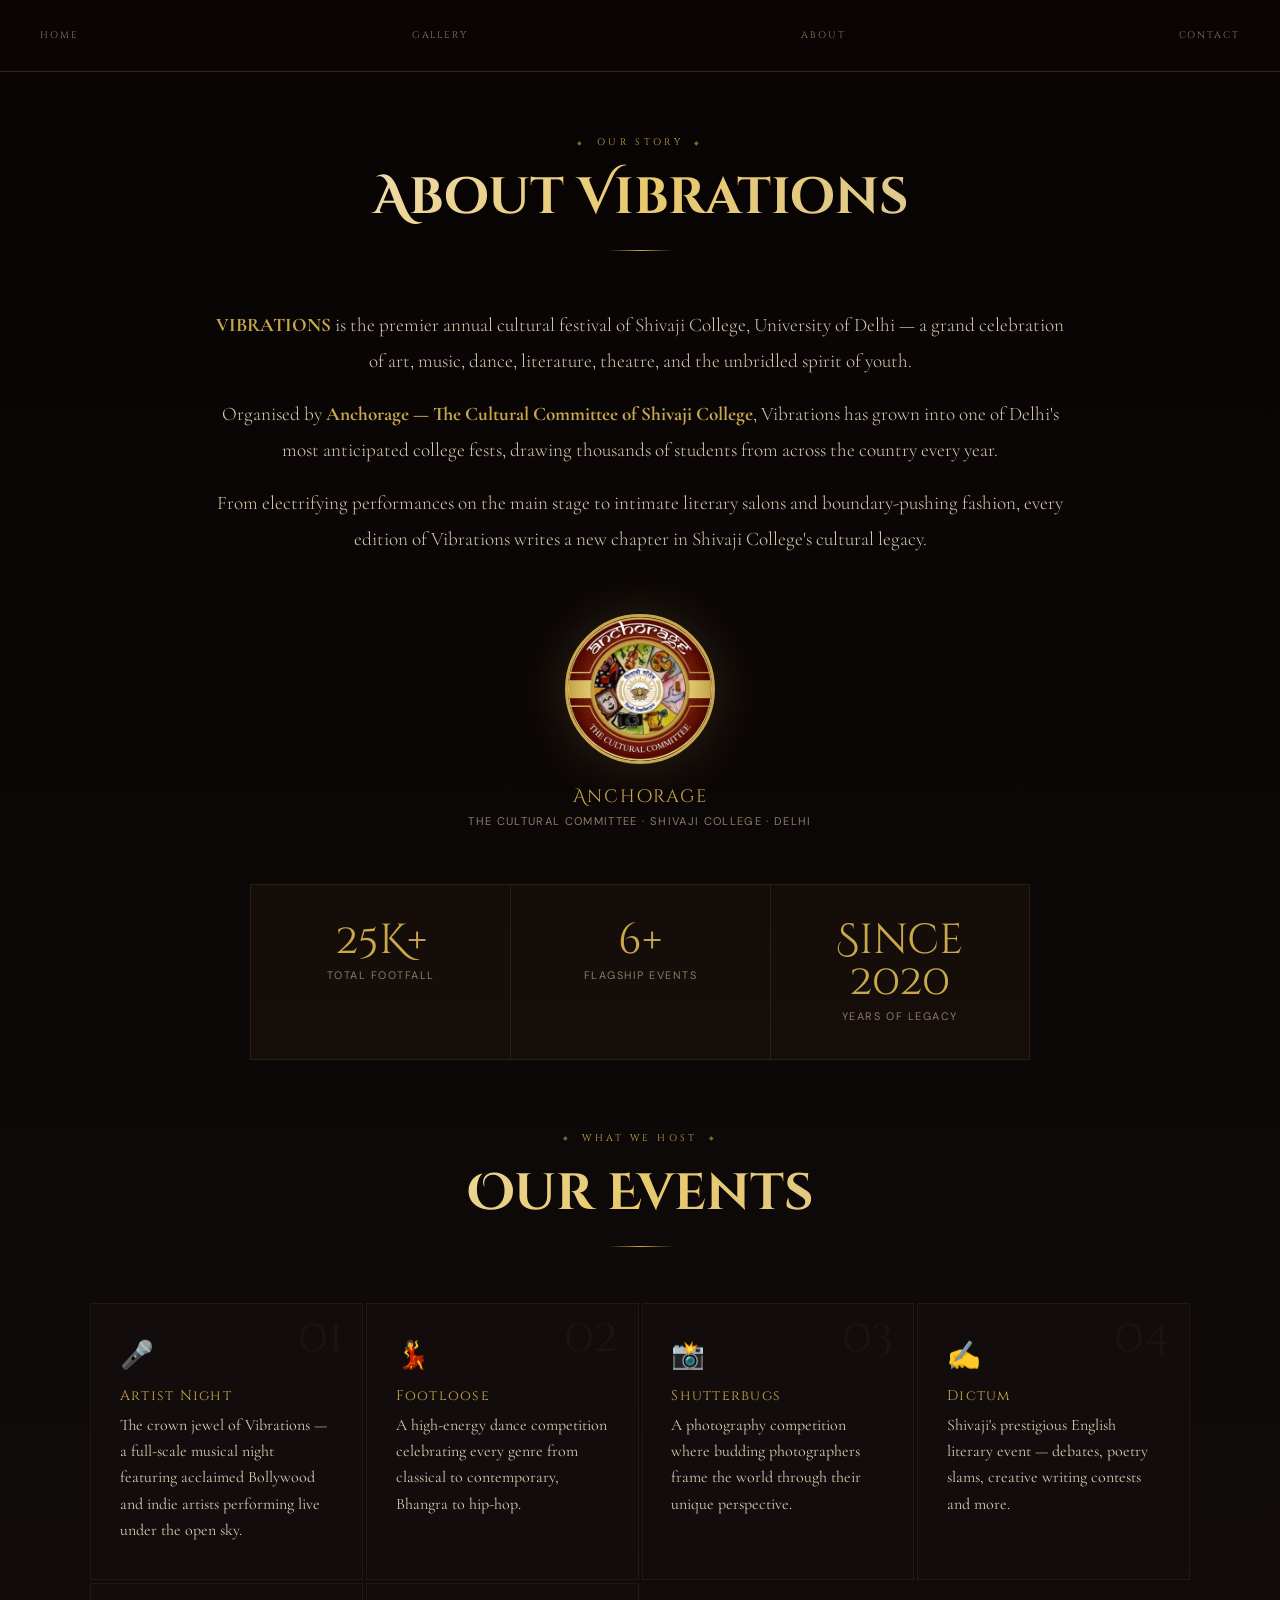
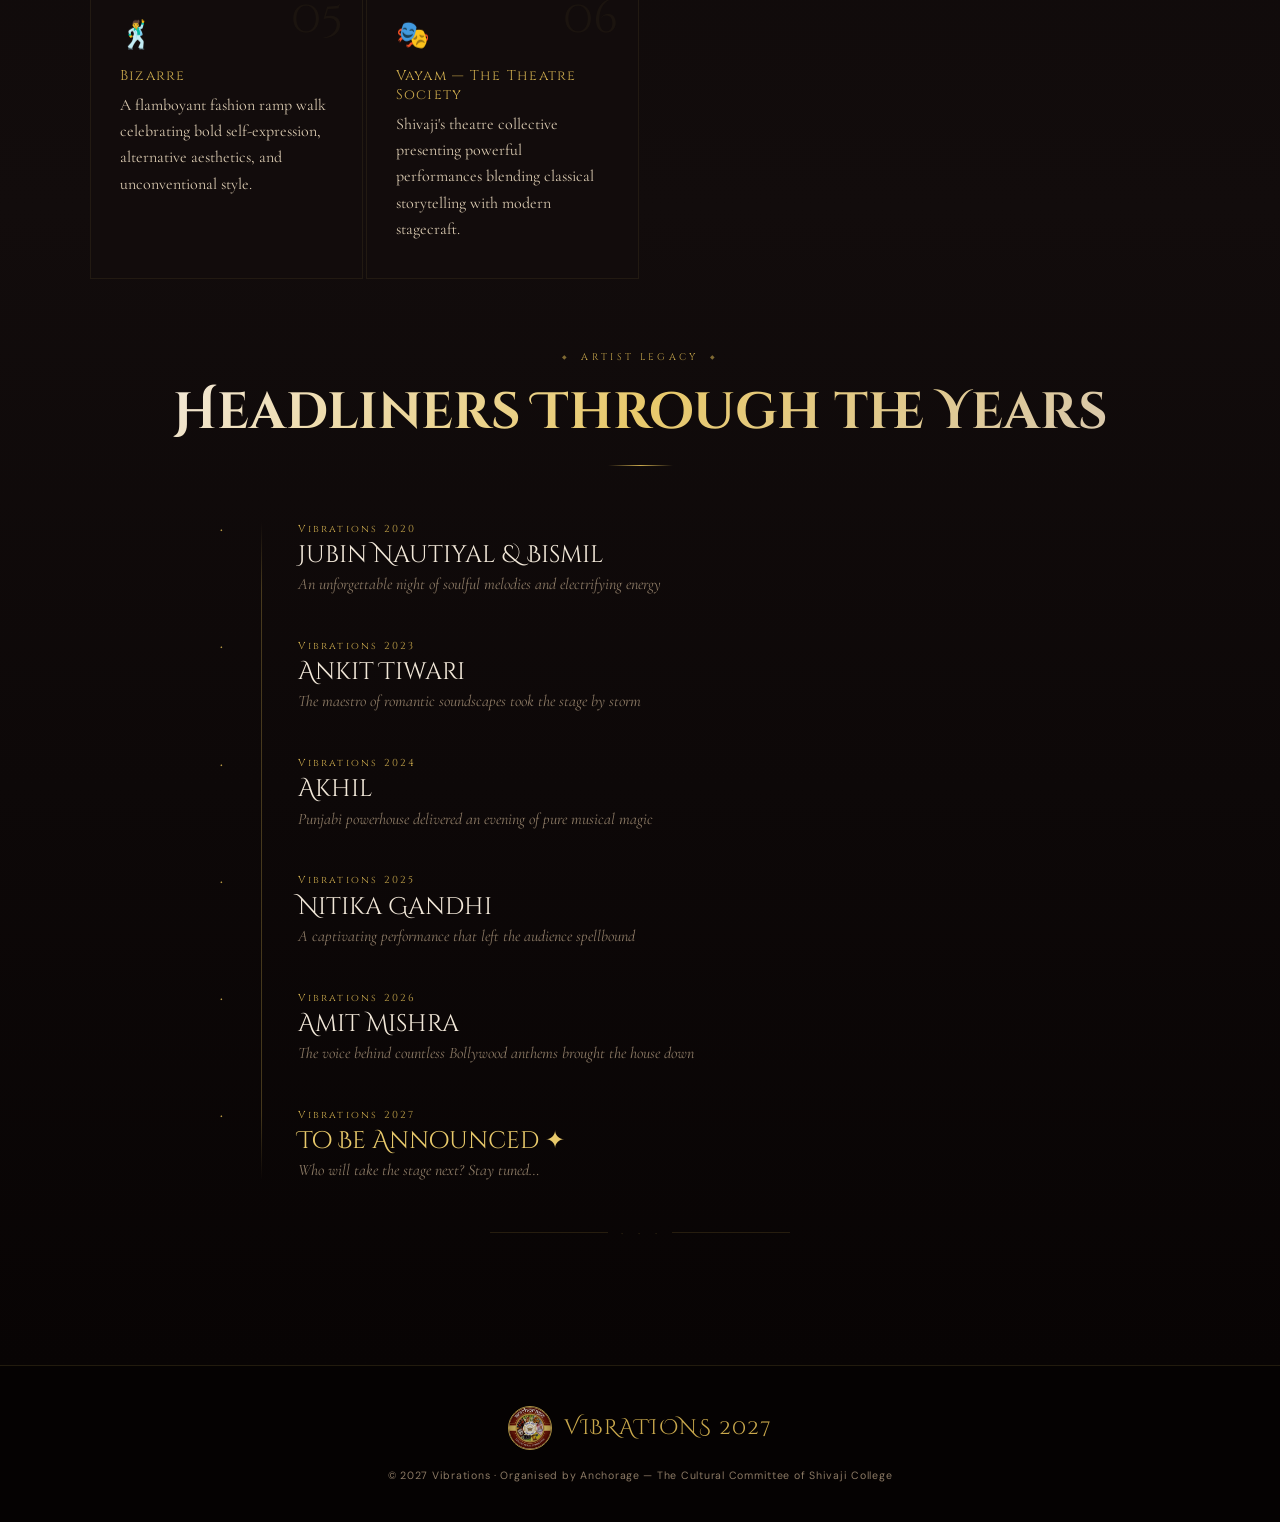
==== about.html @ f712845a "Create about.html" ====
<!DOCTYPE html>
<html lang="en">
<head>
<meta charset="UTF-8">
<meta name="viewport" content="width=device-width, initial-scale=1.0">
<title>About — Vibrations 2027</title>
<link href="https://fonts.googleapis.com/css2?family=Cinzel+Decorative:wght@400;700;900&family=Cinzel:wght@400;600;700&family=Cormorant+Garamond:ital,wght@0,300;0,400;0,600;1,400&family=DM+Sans:wght@300;400;500&display=swap" rel="stylesheet">
<style>

*,*::before,*::after{margin:0;padding:0;box-sizing:border-box}
:root{
  --gold:#C9A84C;--gold2:#E8C96B;
  --crimson:#7A1C1C;--dark:#080404;--dark2:#120C0C;--dark3:#1C1010;
  --smoke:#F2E8D9;--smoke2:#D9C9B0;--muted:#8C7A65;
  --nav-h:72px;
}
html{scroll-behavior:smooth}
body{font-family:"Cormorant Garamond",serif;background:var(--dark);color:var(--smoke);overflow-x:hidden}
::-webkit-scrollbar{width:3px}::-webkit-scrollbar-thumb{background:var(--gold)}

/* NAV */
nav{
  position:fixed;top:0;left:0;right:0;height:var(--nav-h);z-index:9999;
  display:flex;align-items:center;justify-content:space-between;
  padding:0 2.5rem;
  background:#0a0404;
  border-bottom:1px solid rgba(201,168,76,0.22);
}
.nb{display:flex;align-items:center;gap:12px;text-decoration:none;cursor:pointer}
.nb img{width:44px;height:44px;border-radius:50%;border:2px solid var(--gold);object-fit:cover;flex-shrink:0;display:block}
.nb-t{display:flex;flex-direction:column}
.nb-name{font-family:"Cinzel",serif;font-size:.95rem;letter-spacing:.14em;color:var(--gold);line-height:1}
.nb-sub{font-family:"DM Sans",sans-serif;font-size:.58rem;letter-spacing:.07em;color:var(--smoke2);margin-top:2px;line-height:1}
.nl{display:flex;gap:2.2rem;list-style:none;align-items:center}
.nl a{font-family:"Cinzel",serif;font-size:.63rem;letter-spacing:.2em;color:var(--smoke2);text-decoration:none;text-transform:uppercase;padding:4px 0;position:relative;transition:color .25s}
.nl a::after{content:"";position:absolute;bottom:0;left:0;width:0;height:1px;background:var(--gold);transition:width .25s}
.nl a:hover{color:var(--gold)}
.nl a:hover::after{width:100%}
.nl a.on{color:var(--gold)}
.nl a.on::after{width:100%}

/* page wrapper */
.pw{padding-top:var(--nav-h)}

/* SECTION COMMONS */
.sw{padding:4rem 2rem 5rem}
.sh{text-align:center;margin-bottom:3.5rem}
.sk{font-family:"Cinzel",serif;font-size:.6rem;letter-spacing:.35em;color:var(--gold);text-transform:uppercase;display:flex;align-items:center;justify-content:center;gap:.7rem;margin-bottom:.9rem}
.sk::before,.sk::after{content:"◆";font-size:.38rem;color:var(--gold);opacity:.6}
.st{font-family:"Cinzel Decorative",serif;font-size:clamp(1.9rem,4.5vw,3.2rem);background:linear-gradient(135deg,var(--smoke) 10%,var(--gold2) 50%,var(--smoke2) 90%);-webkit-background-clip:text;-webkit-text-fill-color:transparent;background-clip:text}
.sr{width:65px;height:1px;background:linear-gradient(to right,transparent,var(--gold),transparent);margin:1.1rem auto 0}
.orn{display:flex;align-items:center;justify-content:center;gap:.8rem;margin:3rem auto;max-width:300px;color:rgba(201,168,76,.2);font-size:.45rem;letter-spacing:.3em}
.orn::before,.orn::after{content:"";flex:1;height:1px;background:rgba(201,168,76,.15)}

/* FOOTER */
footer{background:#050202;border-top:1px solid rgba(201,168,76,.15);padding:2.5rem 3rem;display:flex;flex-direction:column;align-items:center;gap:1.2rem}
.fb{display:flex;align-items:center;gap:12px}
.fb img{width:44px;height:44px;border-radius:50%;border:1.5px solid var(--gold);object-fit:cover;opacity:.85}
.fb-n{font-family:"Cinzel Decorative",serif;font-size:1.3rem;color:var(--gold);letter-spacing:.07em}
.fn{display:flex;gap:1.8rem}
.fn a{font-family:"Cinzel",serif;font-size:.6rem;letter-spacing:.2em;color:var(--muted);text-decoration:none;text-transform:uppercase;transition:color .2s}
.fn a:hover{color:var(--gold)}
.fc{font-family:"DM Sans",sans-serif;font-size:.66rem;color:var(--muted);letter-spacing:.07em;text-align:center}

@media(max-width:768px){
  nav{padding:0 1rem}
  .nb img{width:38px;height:38px}
  .nb-name{font-size:.8rem}
  .nl{gap:1rem}
  .nl a{font-size:.55rem}
  footer{padding:2rem 1.5rem}
}


.at{max-width:860px;margin:0 auto 3.5rem;text-align:center}
.at p{font-size:1.2rem;line-height:1.9;color:var(--smoke2);font-weight:300}
.at p+p{margin-top:1rem}
.sb{display:grid;grid-template-columns:repeat(3,1fr);max-width:780px;margin:0 auto 4.5rem;border:1px solid rgba(201,168,76,.15)}
.sc{padding:2.2rem 1.4rem;text-align:center;background:rgba(201,168,76,.03)}
.sc+.sc{border-left:1px solid rgba(201,168,76,.12)}
.sn{font-family:"Cinzel Decorative",serif;font-size:2.6rem;color:var(--gold);line-height:1}
.sd{font-family:"DM Sans",sans-serif;font-size:.68rem;letter-spacing:.14em;color:var(--muted);margin-top:.4rem;text-transform:uppercase}
.eg{display:grid;grid-template-columns:repeat(auto-fit,minmax(270px,1fr));gap:3px;max-width:1100px;margin:0 auto 4.5rem}
.ec{padding:2.2rem 1.8rem;position:relative;overflow:hidden;background:var(--dark2);border:1px solid rgba(201,168,76,.09);transition:border-color .25s,transform .25s}
.ec:hover{border-color:rgba(201,168,76,.38);transform:translateY(-3px)}
.ec::before{content:"";position:absolute;top:0;left:0;right:0;height:2px;background:linear-gradient(to right,transparent,var(--gold),transparent);opacity:0;transition:opacity .25s}
.ec:hover::before{opacity:1}
.en{position:absolute;top:.8rem;right:1.2rem;font-family:"Cinzel Decorative",serif;font-size:2.8rem;color:rgba(201,168,76,.05);line-height:1}
.ei{font-size:1.7rem;margin-bottom:.9rem}
.ename{font-family:"Cinzel",serif;font-size:.88rem;letter-spacing:.09em;color:var(--gold);margin-bottom:.4rem}
.edesc{font-size:1rem;color:var(--smoke2);line-height:1.65}
.lc{position:relative;max-width:760px;margin:0 auto}
.lc::before{content:"";position:absolute;left:.5px;top:0;bottom:0;width:1px;background:linear-gradient(to bottom,transparent,rgba(201,168,76,.3) 10%,rgba(201,168,76,.3) 90%,transparent)}
.lp{position:relative;padding:0 0 2.8rem 2.4rem}
.lp::before{content:"◆";position:absolute;left:-2.5rem;top:.15rem;font-size:.55rem;color:var(--gold)}
.ly{font-family:"Cinzel",serif;font-size:.63rem;letter-spacing:.22em;color:var(--gold)}
.la{font-family:"Cinzel Decorative",serif;font-size:1.5rem;color:var(--smoke);margin:.2rem 0}
.ln{font-size:1rem;color:var(--muted);font-style:italic}
.lp.up .la{color:var(--gold2)}
@media(max-width:768px){.sb{grid-template-columns:1fr}.sc+.sc{border-left:none;border-top:1px solid rgba(201,168,76,.12)}}

</style>
</head>
<body>
<nav>
  <a class="nb" href="index.html">
    <img src="[data-uri]" alt="Anchorage Logo">
    <div class="nb-t">
      <span class="nb-name">VIBRATIONS</span>
      <span class="nb-sub">Anchorage · Shivaji College</span>
    </div>
  </a>
  <ul class="nl"><li><a href="index.html" class="">Home</a></li><li><a href="gallery.html" class="">Gallery</a></li><li><a href="about.html" class="on">About</a></li><li><a href="contact.html" class="">Contact</a></li></ul>
</nav>
<div class="pw">
<div class="sw" style="background:linear-gradient(180deg,var(--dark),var(--dark2) 60%,var(--dark))">
  <div class="sh"><div class="sk">Our Story</div><h2 class="st">About Vibrations</h2><div class="sr"></div></div>
  <div class="at">
    <p><strong style="color:var(--gold)">VIBRATIONS</strong> is the premier annual cultural festival of Shivaji College, University of Delhi — a grand celebration of art, music, dance, literature, theatre, and the unbridled spirit of youth.</p>
    <p>Organised by <strong style="color:var(--gold)">Anchorage — The Cultural Committee of Shivaji College</strong>, Vibrations has grown into one of Delhi's most anticipated college fests, drawing thousands of students from across the country every year.</p>
    <p>From electrifying performances on the main stage to intimate literary salons and boundary-pushing fashion, every edition of Vibrations writes a new chapter in Shivaji College's cultural legacy.</p>
  </div>

  <div style="text-align:center;margin-bottom:3.5rem">
    <img src="[data-uri]" alt="Anchorage" style="width:150px;height:150px;border-radius:50%;border:3px solid var(--gold);box-shadow:0 0 50px rgba(201,168,76,.18);object-fit:cover">
    <div style="font-family:'Cinzel Decorative',serif;font-size:1.1rem;color:var(--gold);margin-top:1rem;letter-spacing:.1em">Anchorage</div>
    <div style="font-family:'DM Sans',sans-serif;font-size:.7rem;letter-spacing:.12em;color:var(--muted);text-transform:uppercase;margin-top:.3rem">The Cultural Committee · Shivaji College · Delhi</div>
  </div>

  <div class="sb">
    <div class="sc"><div class="sn">25K+</div><div class="sd">Total Footfall</div></div>
    <div class="sc"><div class="sn">6+</div><div class="sd">Flagship Events</div></div>
    <div class="sc"><div class="sn">Since 2020</div><div class="sd">Years of Legacy</div></div>
  </div>

  <div class="sh" style="margin-top:4.5rem"><div class="sk">What We Host</div><h2 class="st">Our Events</h2><div class="sr"></div></div>
  <div class="eg">
    <div class="ec"><div class="en">01</div><div class="ei">🎤</div><div class="ename">Artist Night</div><div class="edesc">The crown jewel of Vibrations — a full-scale musical night featuring acclaimed Bollywood and indie artists performing live under the open sky.</div></div>
    <div class="ec"><div class="en">02</div><div class="ei">💃</div><div class="ename">Footloose</div><div class="edesc">A high-energy dance competition celebrating every genre from classical to contemporary, Bhangra to hip-hop.</div></div>
    <div class="ec"><div class="en">03</div><div class="ei">📸</div><div class="ename">Shutterbugs</div><div class="edesc">A photography competition where budding photographers frame the world through their unique perspective.</div></div>
    <div class="ec"><div class="en">04</div><div class="ei">✍️</div><div class="ename">Dictum</div><div class="edesc">Shivaji's prestigious English literary event — debates, poetry slams, creative writing contests and more.</div></div>
    <div class="ec"><div class="en">05</div><div class="ei">🕺</div><div class="ename">Bizarre</div><div class="edesc">A flamboyant fashion ramp walk celebrating bold self-expression, alternative aesthetics, and unconventional style.</div></div>
    <div class="ec"><div class="en">06</div><div class="ei">🎭</div><div class="ename">Vayam — The Theatre Society</div><div class="edesc">Shivaji's theatre collective presenting powerful performances blending classical storytelling with modern stagecraft.</div></div>
  </div>

  <div class="sh" style="margin-top:4.5rem"><div class="sk">Artist Legacy</div><h2 class="st">Headliners Through the Years</h2><div class="sr"></div></div>
  <div class="lc">
    <div class="lp"><div class="ly">Vibrations 2020</div><div class="la">Jubin Nautiyal &amp; Bismil</div><div class="ln">An unforgettable night of soulful melodies and electrifying energy</div></div>
    <div class="lp"><div class="ly">Vibrations 2023</div><div class="la">Ankit Tiwari</div><div class="ln">The maestro of romantic soundscapes took the stage by storm</div></div>
    <div class="lp"><div class="ly">Vibrations 2024</div><div class="la">Akhil</div><div class="ln">Punjabi powerhouse delivered an evening of pure musical magic</div></div>
    <div class="lp"><div class="ly">Vibrations 2025</div><div class="la">Nitika Gandhi</div><div class="ln">A captivating performance that left the audience spellbound</div></div>
    <div class="lp"><div class="ly">Vibrations 2026</div><div class="la">Amit Mishra</div><div class="ln">The voice behind countless Bollywood anthems brought the house down</div></div>
    <div class="lp up" style="padding-bottom:0"><div class="ly">Vibrations 2027</div><div class="la">To Be Announced ✦</div><div class="ln">Who will take the stage next? Stay tuned…</div></div>
  </div>
  <div class="orn">◆ &nbsp; ◆ &nbsp; ◆</div>
</div>
</div>

<footer>
  <div class="fb"><img src="[data-uri]" alt="Anchorage"><span class="fb-n">VIBRATIONS 2027</span></div>
  <nav class="fn">
    <a href="index.html">Home</a>
    <a href="gallery.html">Gallery</a>
    <a href="about.html">About</a>
    <a href="contact.html">Contact</a>
  </nav>
  <div class="fc">© 2027 Vibrations · Organised by Anchorage — The Cultural Committee of Shivaji College</div>
</footer></body></html>
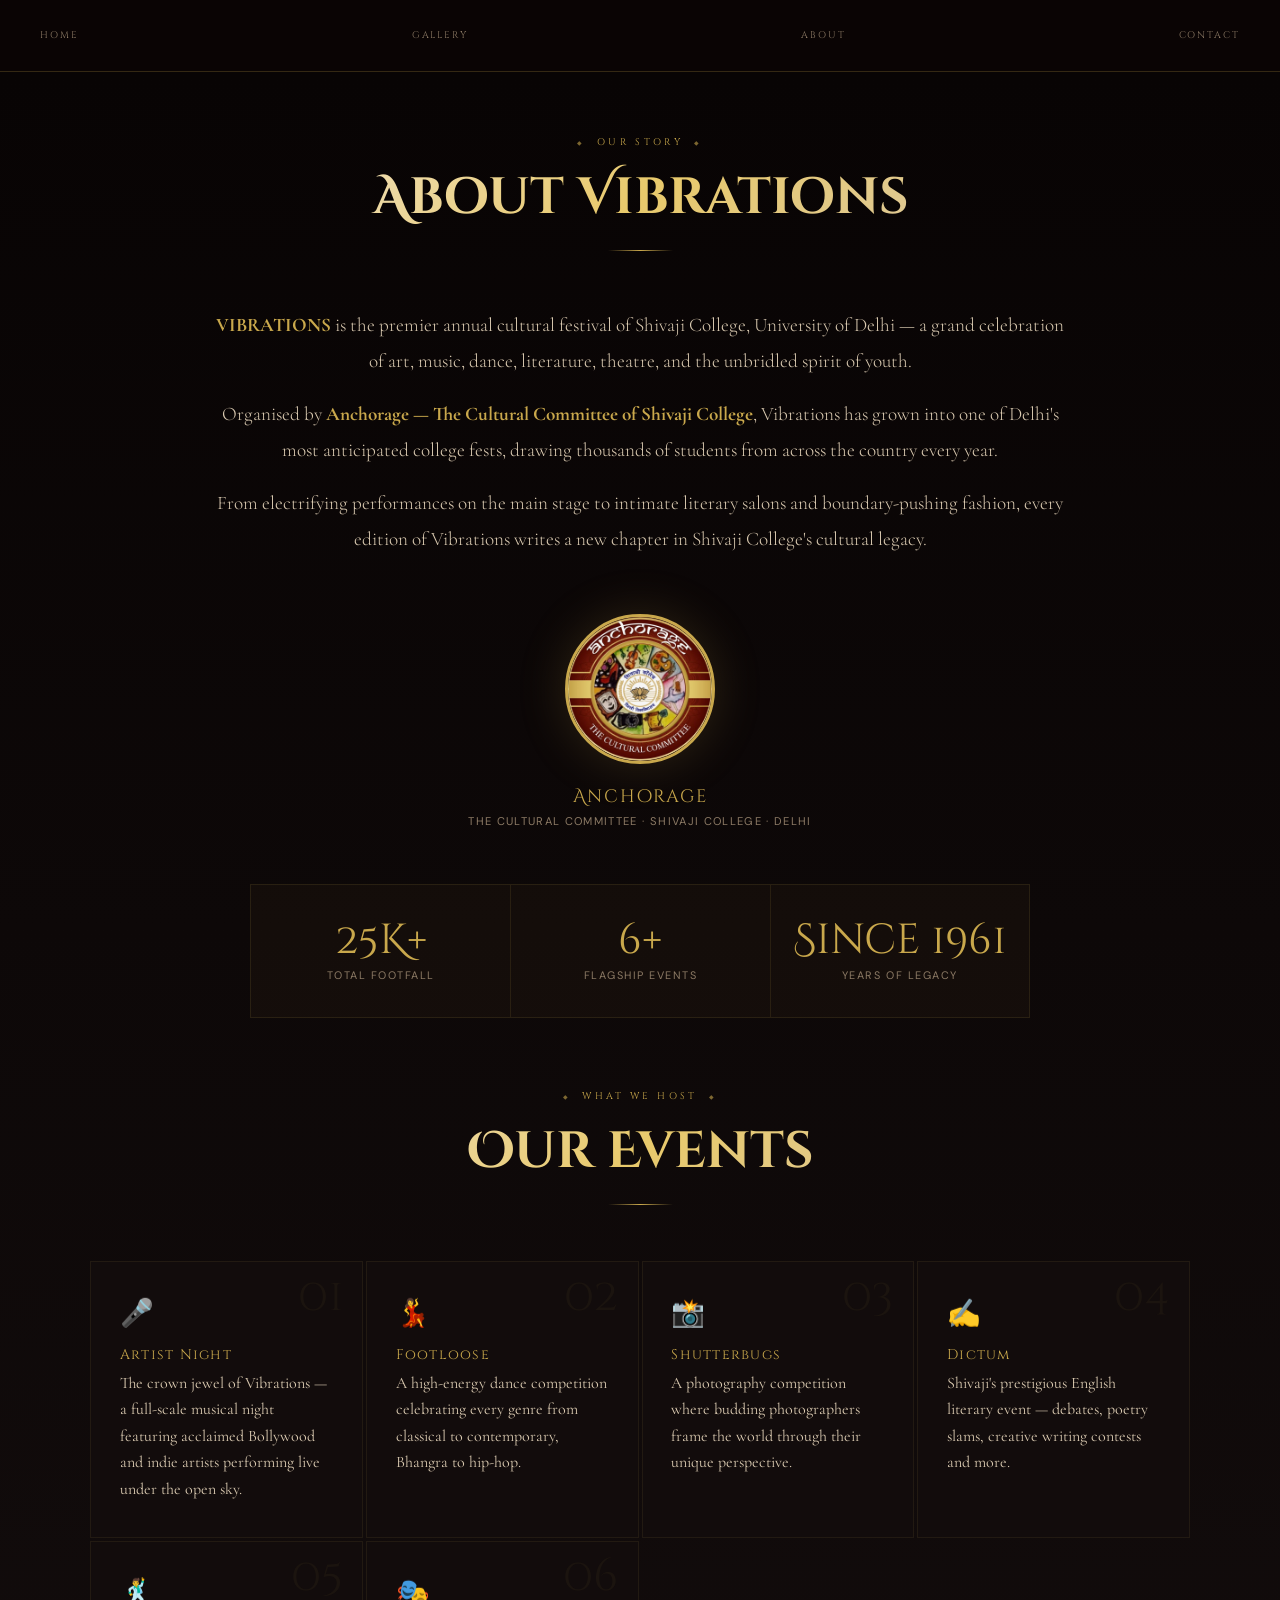
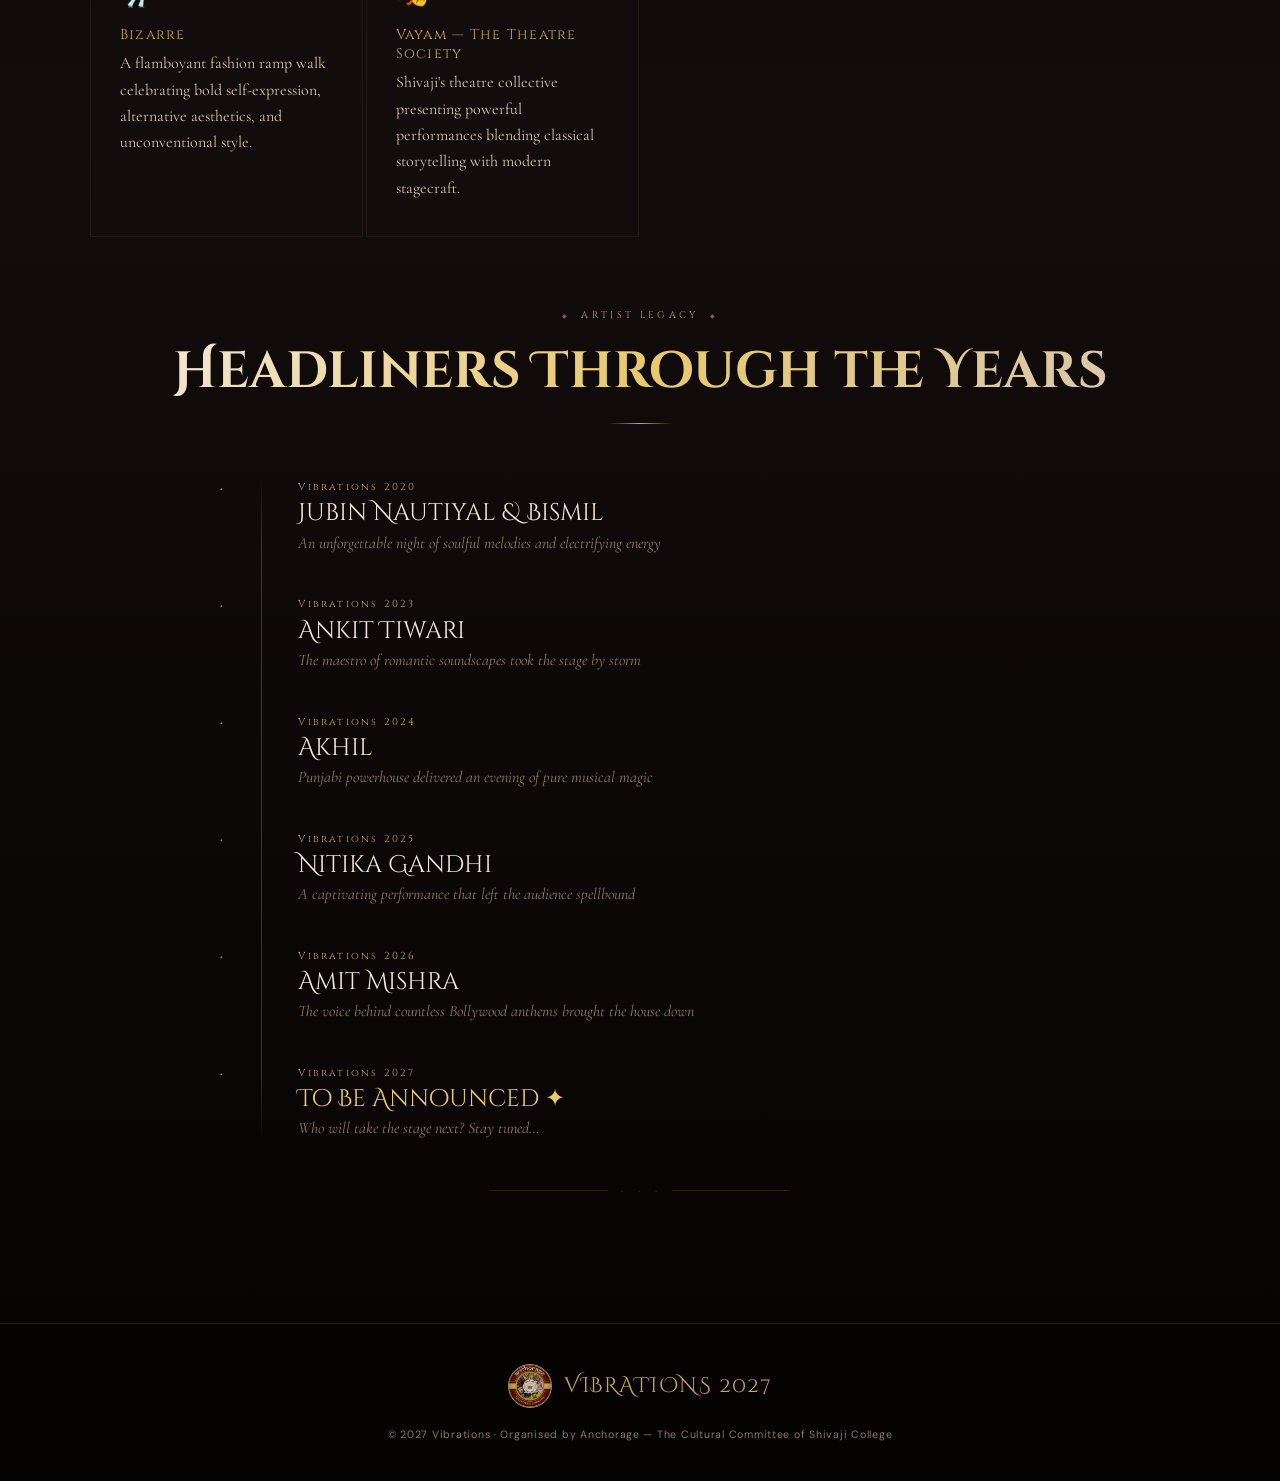
==== commit 68adccbf: "Update about.html" ====
--- a/about.html
+++ b/about.html
@@ -130,7 +130,7 @@
   <div class="sb">
     <div class="sc"><div class="sn">25K+</div><div class="sd">Total Footfall</div></div>
     <div class="sc"><div class="sn">6+</div><div class="sd">Flagship Events</div></div>
-    <div class="sc"><div class="sn">Since 2020</div><div class="sd">Years of Legacy</div></div>
+    <div class="sc"><div class="sn">Since 1961</div><div class="sd">Years of Legacy</div></div>
   </div>
 
   <div class="sh" style="margin-top:4.5rem"><div class="sk">What We Host</div><h2 class="st">Our Events</h2><div class="sr"></div></div>
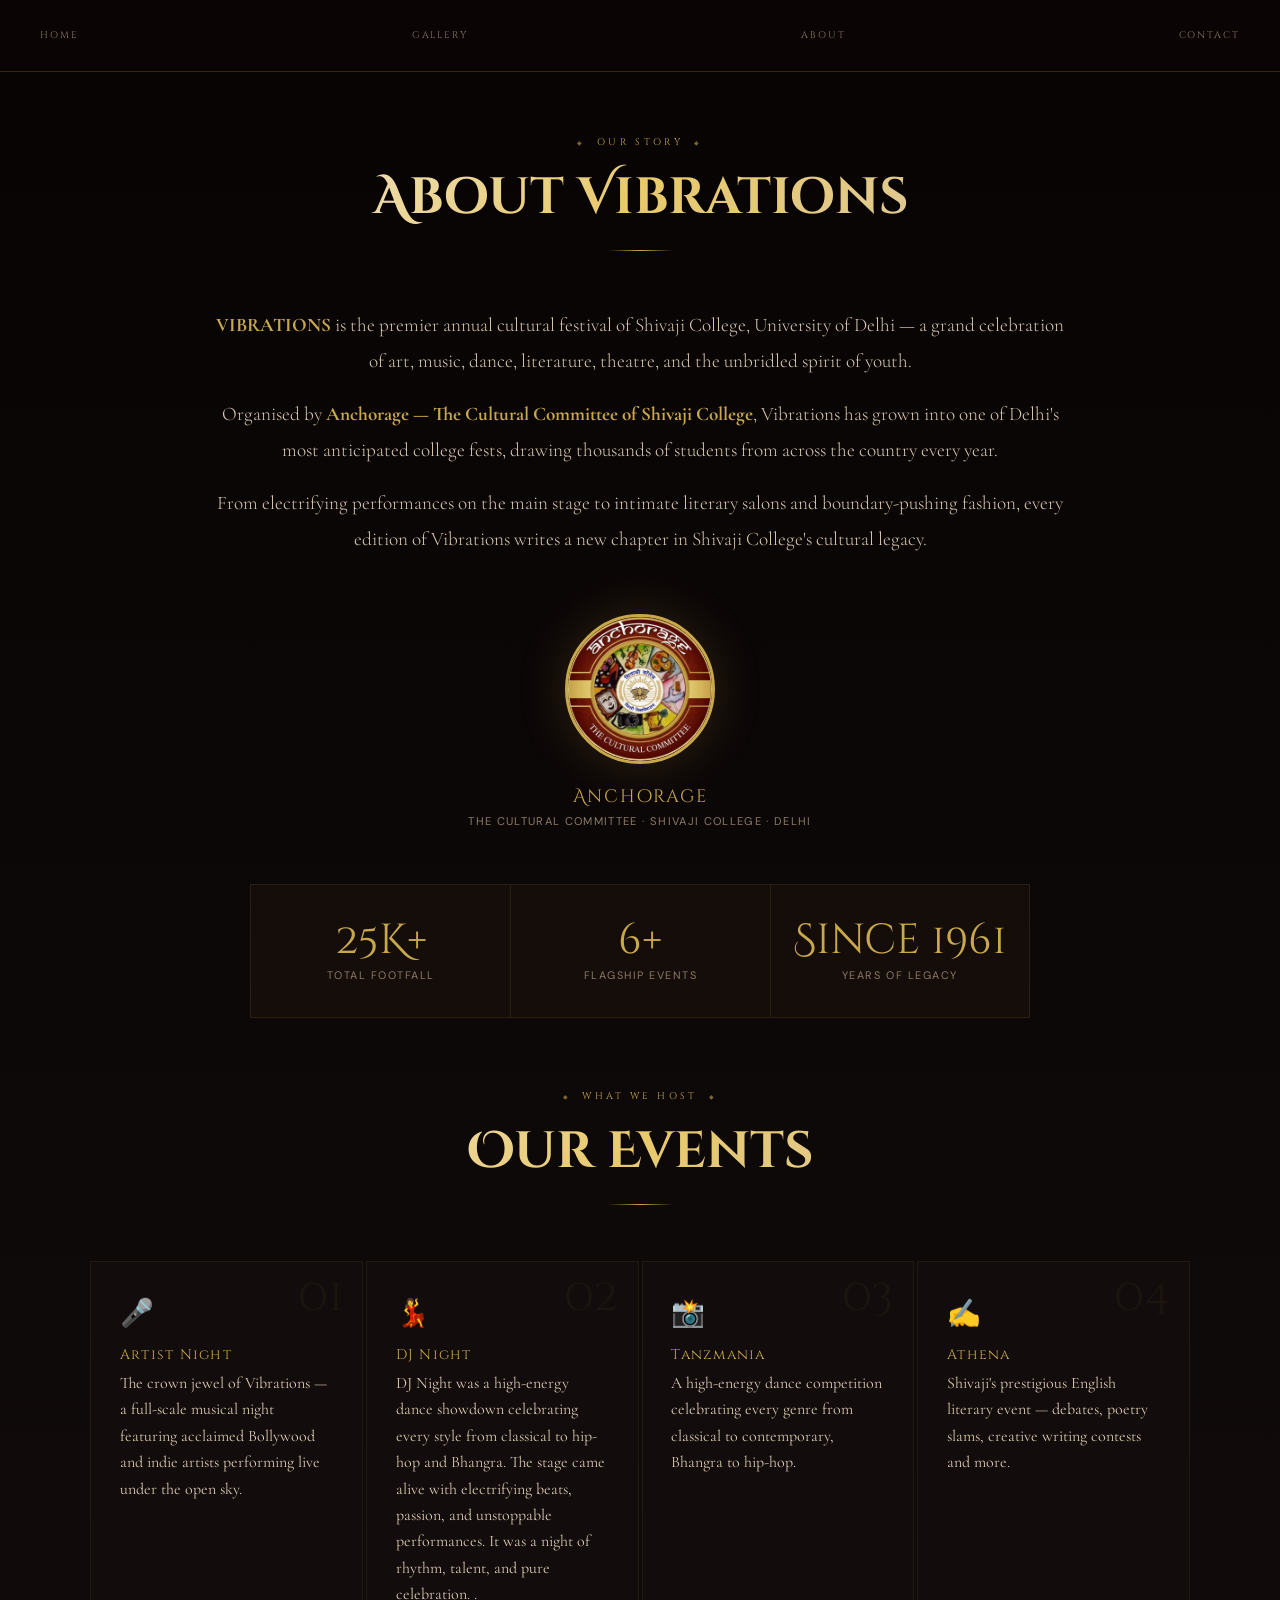
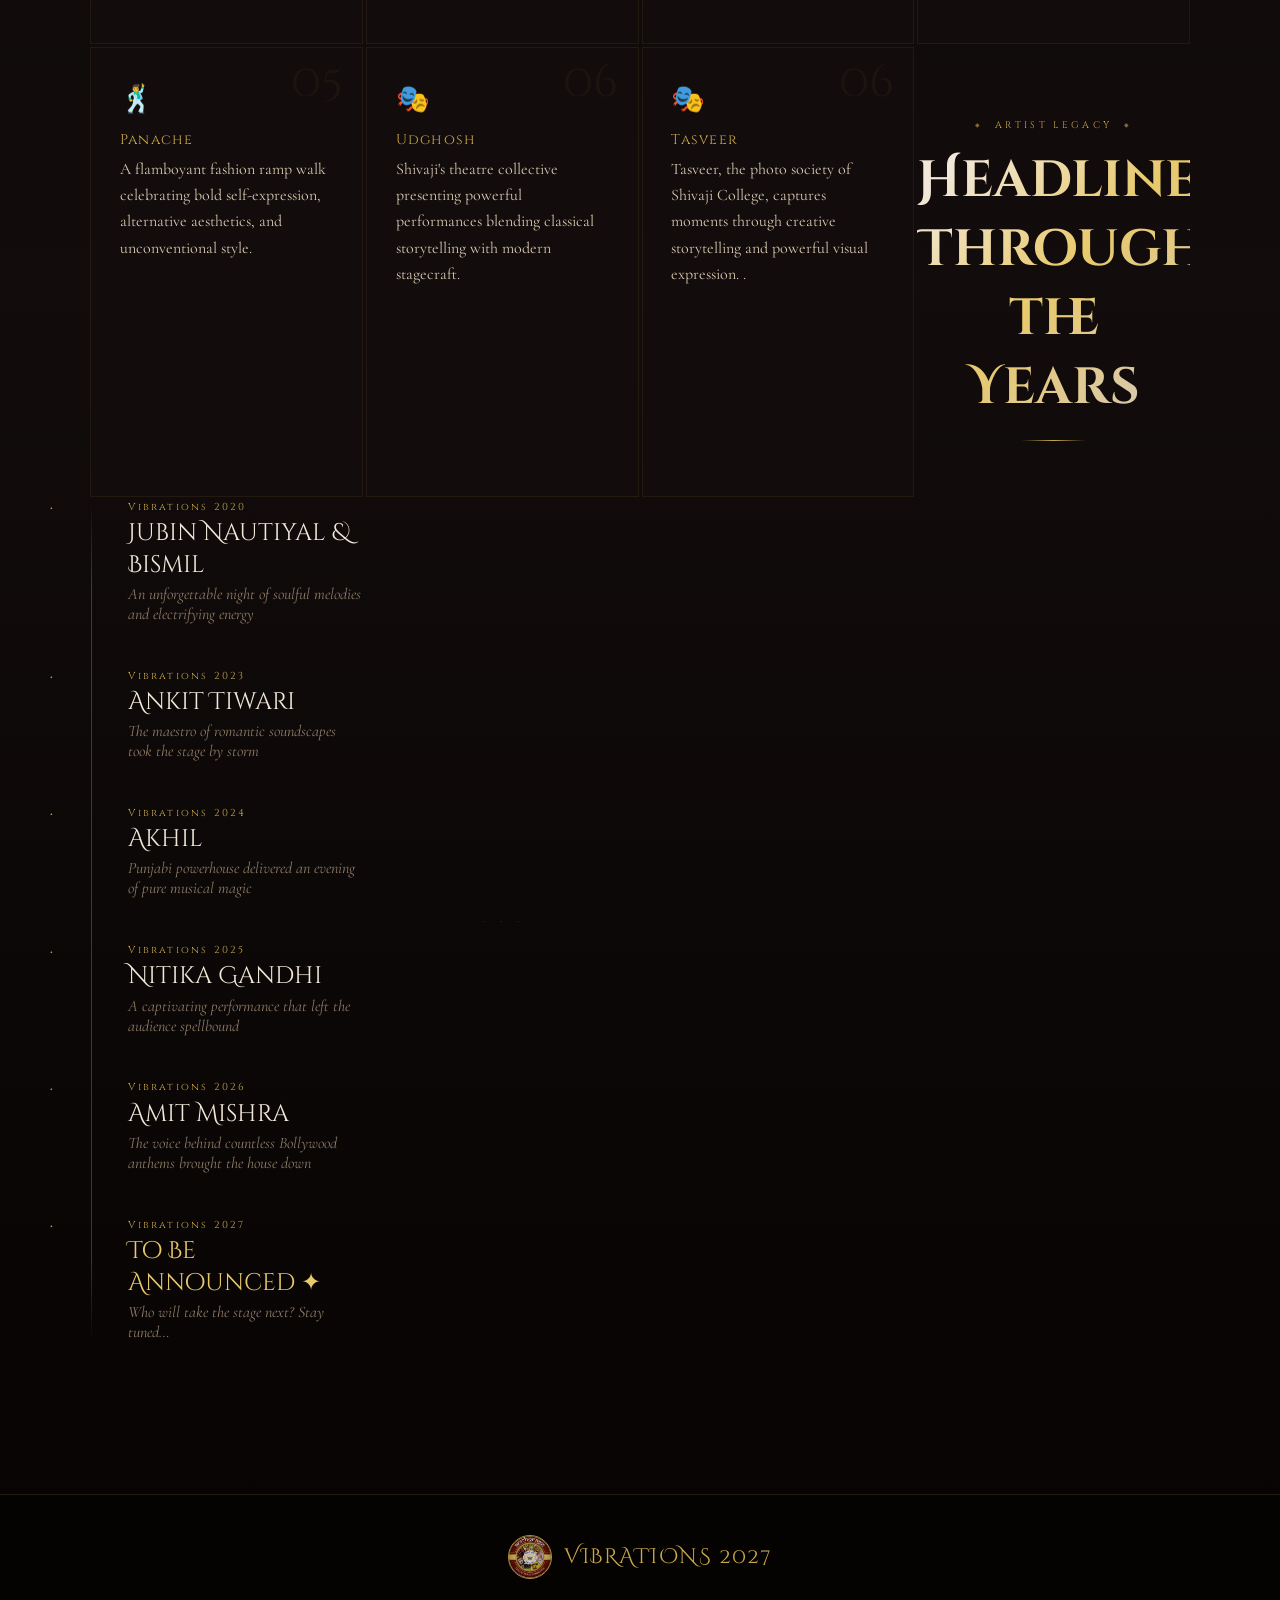
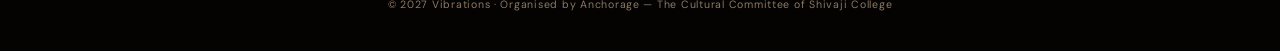
==== commit 145b9cb0: "Update about.html" ====
--- a/about.html
+++ b/about.html
@@ -136,12 +136,17 @@
   <div class="sh" style="margin-top:4.5rem"><div class="sk">What We Host</div><h2 class="st">Our Events</h2><div class="sr"></div></div>
   <div class="eg">
     <div class="ec"><div class="en">01</div><div class="ei">🎤</div><div class="ename">Artist Night</div><div class="edesc">The crown jewel of Vibrations — a full-scale musical night featuring acclaimed Bollywood and indie artists performing live under the open sky.</div></div>
-    <div class="ec"><div class="en">02</div><div class="ei">💃</div><div class="ename">Footloose</div><div class="edesc">A high-energy dance competition celebrating every genre from classical to contemporary, Bhangra to hip-hop.</div></div>
-    <div class="ec"><div class="en">03</div><div class="ei">📸</div><div class="ename">Shutterbugs</div><div class="edesc">A photography competition where budding photographers frame the world through their unique perspective.</div></div>
-    <div class="ec"><div class="en">04</div><div class="ei">✍️</div><div class="ename">Dictum</div><div class="edesc">Shivaji's prestigious English literary event — debates, poetry slams, creative writing contests and more.</div></div>
-    <div class="ec"><div class="en">05</div><div class="ei">🕺</div><div class="ename">Bizarre</div><div class="edesc">A flamboyant fashion ramp walk celebrating bold self-expression, alternative aesthetics, and unconventional style.</div></div>
-    <div class="ec"><div class="en">06</div><div class="ei">🎭</div><div class="ename">Vayam — The Theatre Society</div><div class="edesc">Shivaji's theatre collective presenting powerful performances blending classical storytelling with modern stagecraft.</div></div>
-  </div>
+    <div class="ec"><div class="en">02</div><div class="ei">💃</div><div class="ename">DJ Night</div><div class="edesc">DJ Night was a high-energy dance showdown celebrating every style from classical to hip-hop and Bhangra.
+The stage came alive with electrifying beats, passion, and unstoppable performances.
+It was a night of rhythm, talent, and pure celebration.
+.</div></div>
+    <div class="ec"><div class="en">03</div><div class="ei">📸</div><div class="ename">Tanzmania</div><div class="edesc">A high-energy dance competition celebrating every genre from classical to contemporary, Bhangra to hip-hop.</div></div>
+    <div class="ec"><div class="en">04</div><div class="ei">✍️</div><div class="ename">Athena</div><div class="edesc">Shivaji's prestigious English literary event — debates, poetry slams, creative writing contests and more.</div></div>
+    <div class="ec"><div class="en">05</div><div class="ei">🕺</div><div class="ename">Panache</div><div class="edesc">A flamboyant fashion ramp walk celebrating bold self-expression, alternative aesthetics, and unconventional style.</div></div>
+    <div class="ec"><div class="en">06</div><div class="ei">🎭</div><div class="ename">Udghosh</div><div class="edesc">Shivaji's theatre collective presenting powerful performances blending classical storytelling with modern stagecraft.</div></div>
+   <div class="ec"><div class="en">06</div><div class="ei">🎭</div><div class="ename">Tasveer</div><div class="edesc">Tasveer, the photo society of Shivaji College, captures moments through creative storytelling and powerful visual expression.
+.</div></div>
+
 
   <div class="sh" style="margin-top:4.5rem"><div class="sk">Artist Legacy</div><h2 class="st">Headliners Through the Years</h2><div class="sr"></div></div>
   <div class="lc">
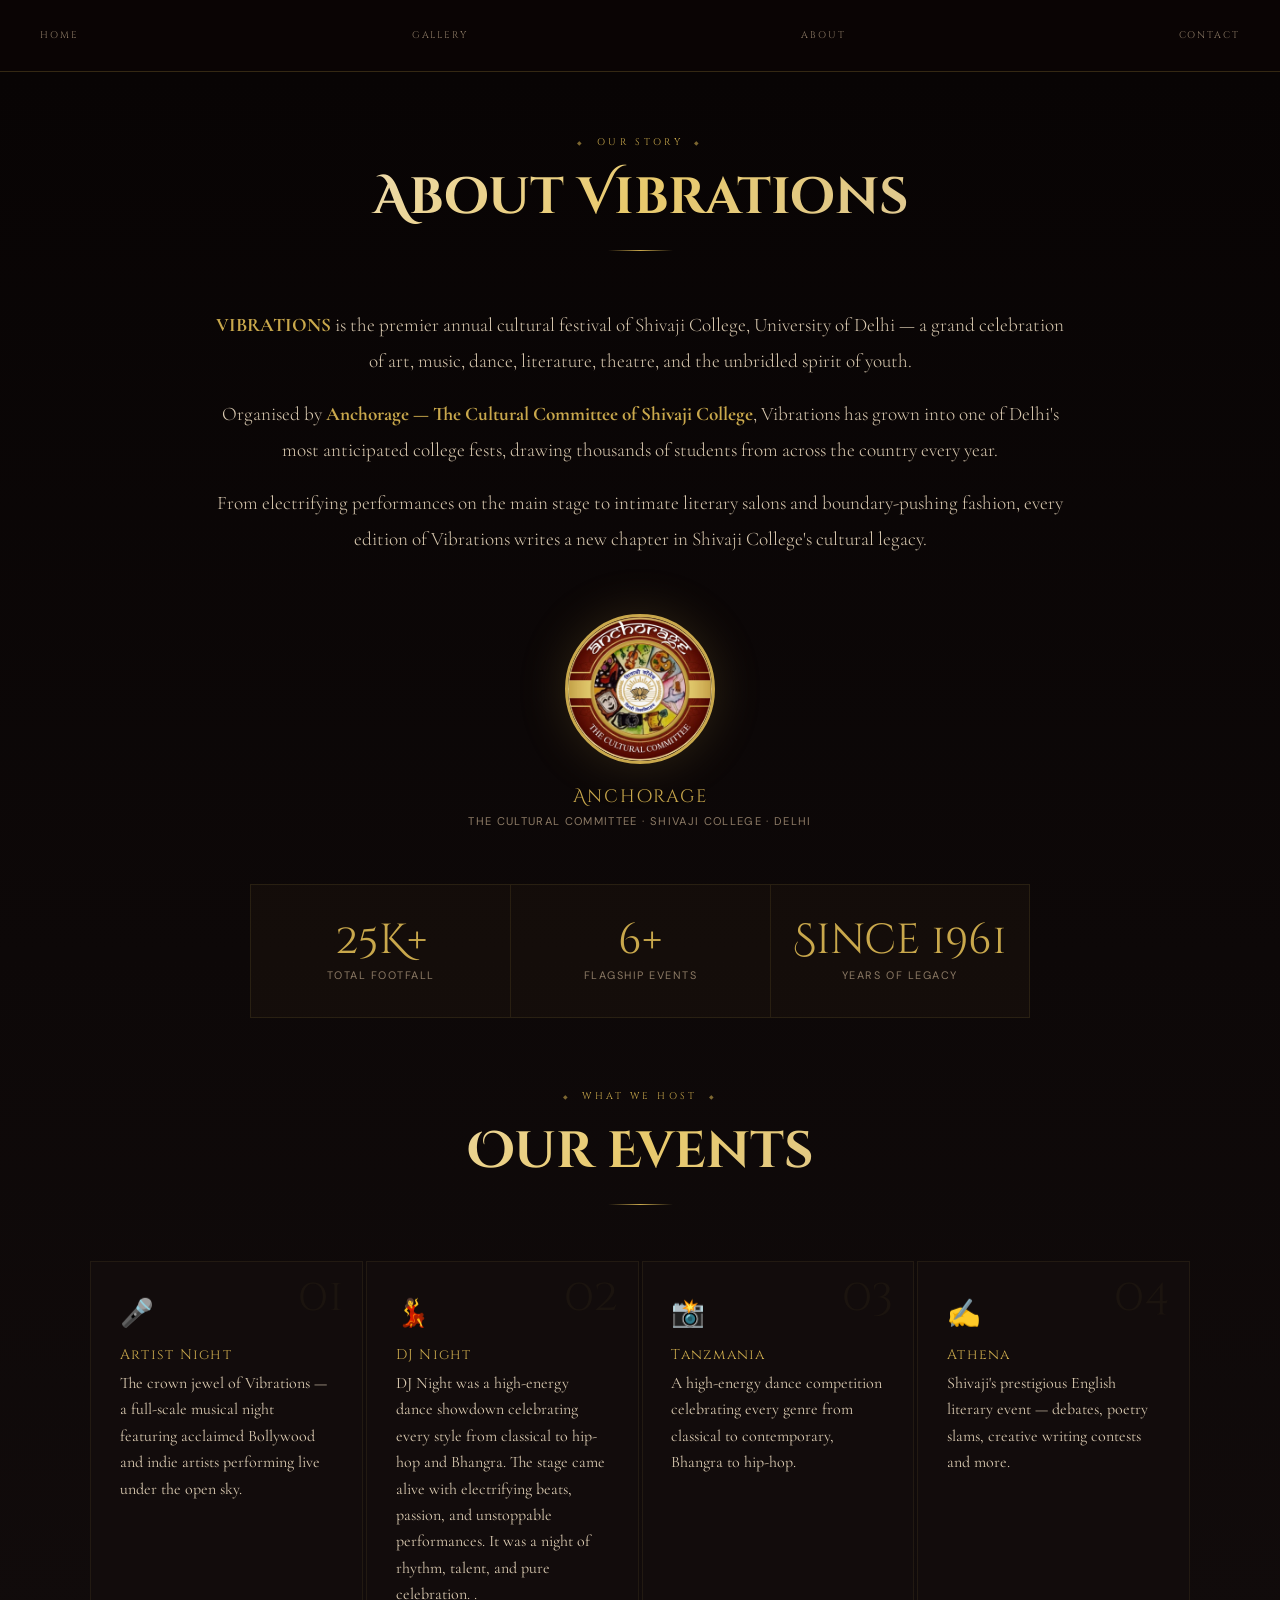
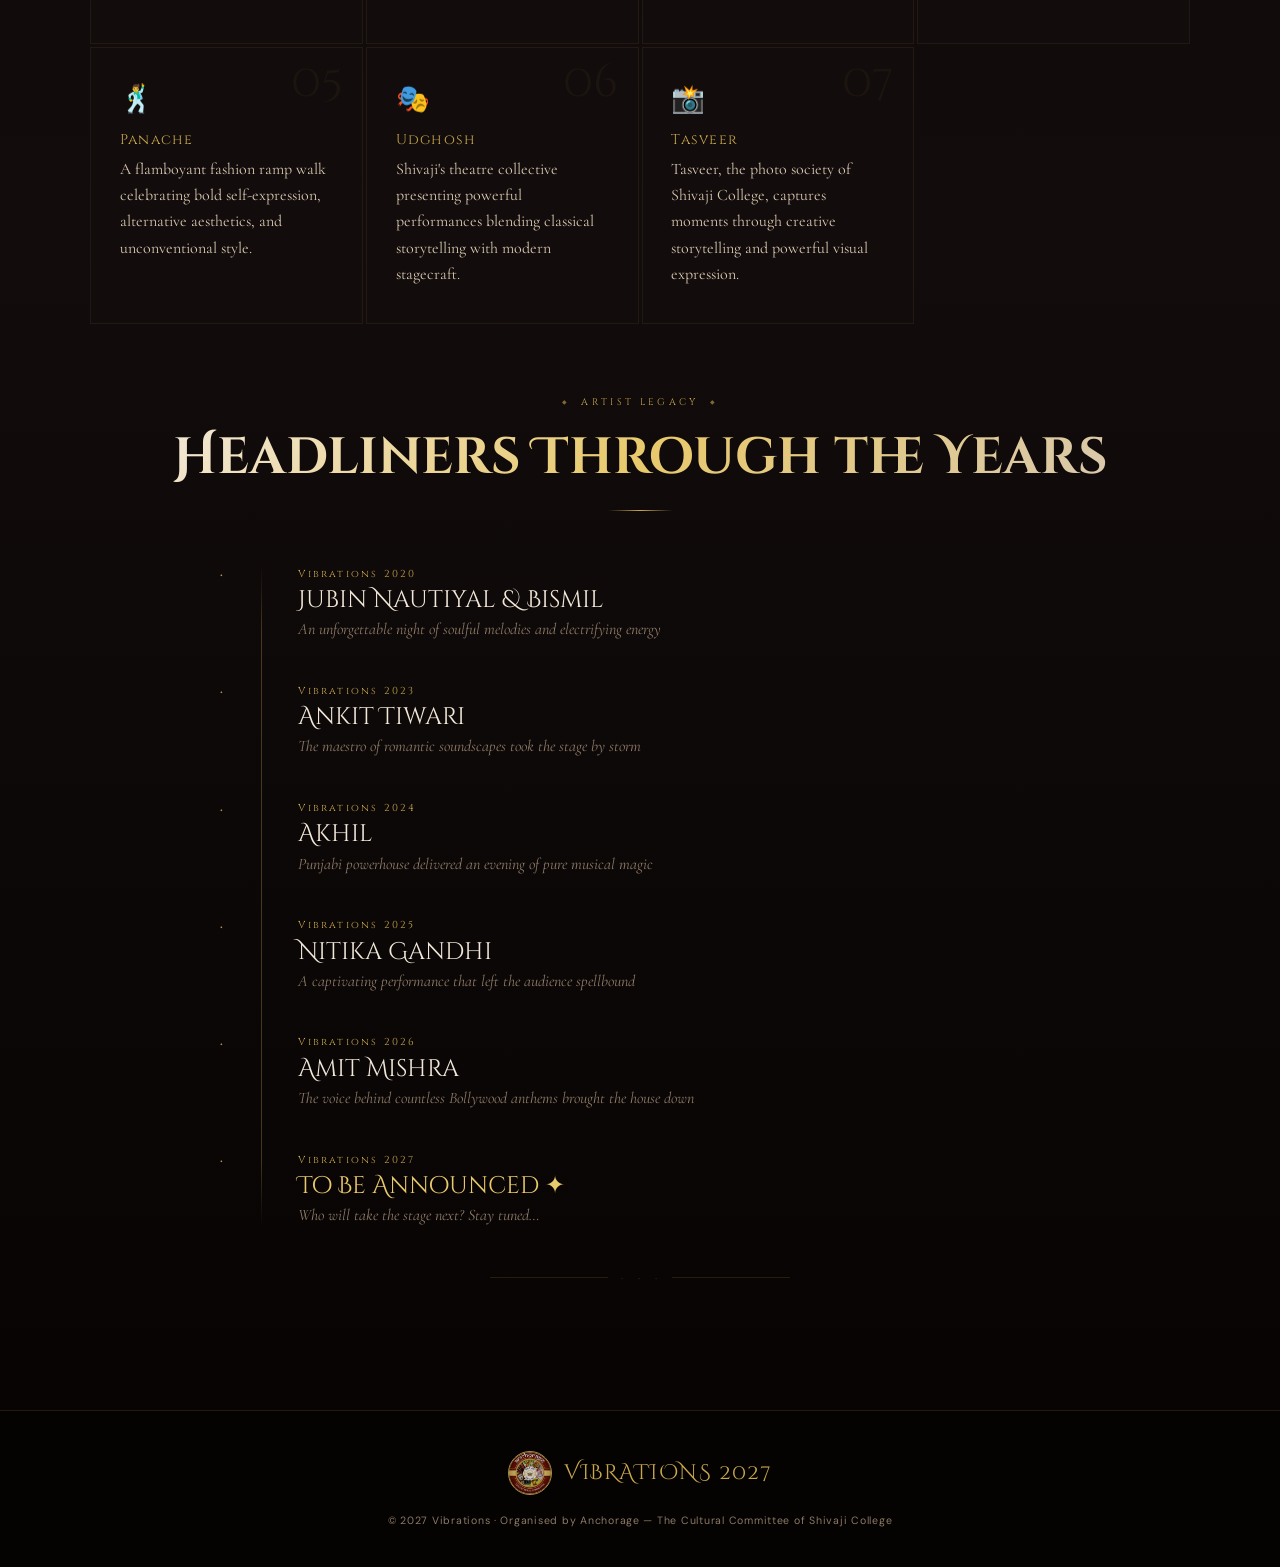
==== commit 44ec6178: "Update about.html" ====
--- a/about.html
+++ b/about.html
@@ -1,173 +1,677 @@
 <!DOCTYPE html>
 <html lang="en">
+
 <head>
-<meta charset="UTF-8">
-<meta name="viewport" content="width=device-width, initial-scale=1.0">
-<title>About — Vibrations 2027</title>
-<link href="https://fonts.googleapis.com/css2?family=Cinzel+Decorative:wght@400;700;900&family=Cinzel:wght@400;600;700&family=Cormorant+Garamond:ital,wght@0,300;0,400;0,600;1,400&family=DM+Sans:wght@300;400;500&display=swap" rel="stylesheet">
-<style>
-
-*,*::before,*::after{margin:0;padding:0;box-sizing:border-box}
-:root{
-  --gold:#C9A84C;--gold2:#E8C96B;
-  --crimson:#7A1C1C;--dark:#080404;--dark2:#120C0C;--dark3:#1C1010;
-  --smoke:#F2E8D9;--smoke2:#D9C9B0;--muted:#8C7A65;
-  --nav-h:72px;
-}
-html{scroll-behavior:smooth}
-body{font-family:"Cormorant Garamond",serif;background:var(--dark);color:var(--smoke);overflow-x:hidden}
-::-webkit-scrollbar{width:3px}::-webkit-scrollbar-thumb{background:var(--gold)}
-
-/* NAV */
-nav{
-  position:fixed;top:0;left:0;right:0;height:var(--nav-h);z-index:9999;
-  display:flex;align-items:center;justify-content:space-between;
-  padding:0 2.5rem;
-  background:#0a0404;
-  border-bottom:1px solid rgba(201,168,76,0.22);
-}
-.nb{display:flex;align-items:center;gap:12px;text-decoration:none;cursor:pointer}
-.nb img{width:44px;height:44px;border-radius:50%;border:2px solid var(--gold);object-fit:cover;flex-shrink:0;display:block}
-.nb-t{display:flex;flex-direction:column}
-.nb-name{font-family:"Cinzel",serif;font-size:.95rem;letter-spacing:.14em;color:var(--gold);line-height:1}
-.nb-sub{font-family:"DM Sans",sans-serif;font-size:.58rem;letter-spacing:.07em;color:var(--smoke2);margin-top:2px;line-height:1}
-.nl{display:flex;gap:2.2rem;list-style:none;align-items:center}
-.nl a{font-family:"Cinzel",serif;font-size:.63rem;letter-spacing:.2em;color:var(--smoke2);text-decoration:none;text-transform:uppercase;padding:4px 0;position:relative;transition:color .25s}
-.nl a::after{content:"";position:absolute;bottom:0;left:0;width:0;height:1px;background:var(--gold);transition:width .25s}
-.nl a:hover{color:var(--gold)}
-.nl a:hover::after{width:100%}
-.nl a.on{color:var(--gold)}
-.nl a.on::after{width:100%}
-
-/* page wrapper */
-.pw{padding-top:var(--nav-h)}
-
-/* SECTION COMMONS */
-.sw{padding:4rem 2rem 5rem}
-.sh{text-align:center;margin-bottom:3.5rem}
-.sk{font-family:"Cinzel",serif;font-size:.6rem;letter-spacing:.35em;color:var(--gold);text-transform:uppercase;display:flex;align-items:center;justify-content:center;gap:.7rem;margin-bottom:.9rem}
-.sk::before,.sk::after{content:"◆";font-size:.38rem;color:var(--gold);opacity:.6}
-.st{font-family:"Cinzel Decorative",serif;font-size:clamp(1.9rem,4.5vw,3.2rem);background:linear-gradient(135deg,var(--smoke) 10%,var(--gold2) 50%,var(--smoke2) 90%);-webkit-background-clip:text;-webkit-text-fill-color:transparent;background-clip:text}
-.sr{width:65px;height:1px;background:linear-gradient(to right,transparent,var(--gold),transparent);margin:1.1rem auto 0}
-.orn{display:flex;align-items:center;justify-content:center;gap:.8rem;margin:3rem auto;max-width:300px;color:rgba(201,168,76,.2);font-size:.45rem;letter-spacing:.3em}
-.orn::before,.orn::after{content:"";flex:1;height:1px;background:rgba(201,168,76,.15)}
-
-/* FOOTER */
-footer{background:#050202;border-top:1px solid rgba(201,168,76,.15);padding:2.5rem 3rem;display:flex;flex-direction:column;align-items:center;gap:1.2rem}
-.fb{display:flex;align-items:center;gap:12px}
-.fb img{width:44px;height:44px;border-radius:50%;border:1.5px solid var(--gold);object-fit:cover;opacity:.85}
-.fb-n{font-family:"Cinzel Decorative",serif;font-size:1.3rem;color:var(--gold);letter-spacing:.07em}
-.fn{display:flex;gap:1.8rem}
-.fn a{font-family:"Cinzel",serif;font-size:.6rem;letter-spacing:.2em;color:var(--muted);text-decoration:none;text-transform:uppercase;transition:color .2s}
-.fn a:hover{color:var(--gold)}
-.fc{font-family:"DM Sans",sans-serif;font-size:.66rem;color:var(--muted);letter-spacing:.07em;text-align:center}
-
-@media(max-width:768px){
-  nav{padding:0 1rem}
-  .nb img{width:38px;height:38px}
-  .nb-name{font-size:.8rem}
-  .nl{gap:1rem}
-  .nl a{font-size:.55rem}
-  footer{padding:2rem 1.5rem}
-}
-
-
-.at{max-width:860px;margin:0 auto 3.5rem;text-align:center}
-.at p{font-size:1.2rem;line-height:1.9;color:var(--smoke2);font-weight:300}
-.at p+p{margin-top:1rem}
-.sb{display:grid;grid-template-columns:repeat(3,1fr);max-width:780px;margin:0 auto 4.5rem;border:1px solid rgba(201,168,76,.15)}
-.sc{padding:2.2rem 1.4rem;text-align:center;background:rgba(201,168,76,.03)}
-.sc+.sc{border-left:1px solid rgba(201,168,76,.12)}
-.sn{font-family:"Cinzel Decorative",serif;font-size:2.6rem;color:var(--gold);line-height:1}
-.sd{font-family:"DM Sans",sans-serif;font-size:.68rem;letter-spacing:.14em;color:var(--muted);margin-top:.4rem;text-transform:uppercase}
-.eg{display:grid;grid-template-columns:repeat(auto-fit,minmax(270px,1fr));gap:3px;max-width:1100px;margin:0 auto 4.5rem}
-.ec{padding:2.2rem 1.8rem;position:relative;overflow:hidden;background:var(--dark2);border:1px solid rgba(201,168,76,.09);transition:border-color .25s,transform .25s}
-.ec:hover{border-color:rgba(201,168,76,.38);transform:translateY(-3px)}
-.ec::before{content:"";position:absolute;top:0;left:0;right:0;height:2px;background:linear-gradient(to right,transparent,var(--gold),transparent);opacity:0;transition:opacity .25s}
-.ec:hover::before{opacity:1}
-.en{position:absolute;top:.8rem;right:1.2rem;font-family:"Cinzel Decorative",serif;font-size:2.8rem;color:rgba(201,168,76,.05);line-height:1}
-.ei{font-size:1.7rem;margin-bottom:.9rem}
-.ename{font-family:"Cinzel",serif;font-size:.88rem;letter-spacing:.09em;color:var(--gold);margin-bottom:.4rem}
-.edesc{font-size:1rem;color:var(--smoke2);line-height:1.65}
-.lc{position:relative;max-width:760px;margin:0 auto}
-.lc::before{content:"";position:absolute;left:.5px;top:0;bottom:0;width:1px;background:linear-gradient(to bottom,transparent,rgba(201,168,76,.3) 10%,rgba(201,168,76,.3) 90%,transparent)}
-.lp{position:relative;padding:0 0 2.8rem 2.4rem}
-.lp::before{content:"◆";position:absolute;left:-2.5rem;top:.15rem;font-size:.55rem;color:var(--gold)}
-.ly{font-family:"Cinzel",serif;font-size:.63rem;letter-spacing:.22em;color:var(--gold)}
-.la{font-family:"Cinzel Decorative",serif;font-size:1.5rem;color:var(--smoke);margin:.2rem 0}
-.ln{font-size:1rem;color:var(--muted);font-style:italic}
-.lp.up .la{color:var(--gold2)}
-@media(max-width:768px){.sb{grid-template-columns:1fr}.sc+.sc{border-left:none;border-top:1px solid rgba(201,168,76,.12)}}
-
-</style>
+  <meta charset="UTF-8">
+  <meta name="viewport" content="width=device-width, initial-scale=1.0">
+  <title>About — Vibrations 2027</title>
+  <link
+    href="https://fonts.googleapis.com/css2?family=Cinzel+Decorative:wght@400;700;900&family=Cinzel:wght@400;600;700&family=Cormorant+Garamond:ital,wght@0,300;0,400;0,600;1,400&family=DM+Sans:wght@300;400;500&display=swap"
+    rel="stylesheet">
+  <style>
+    *,
+    *::before,
+    *::after {
+      margin: 0;
+      padding: 0;
+      box-sizing: border-box
+    }
+
+    :root {
+      --gold: #C9A84C;
+      --gold2: #E8C96B;
+      --crimson: #7A1C1C;
+      --dark: #080404;
+      --dark2: #120C0C;
+      --dark3: #1C1010;
+      --smoke: #F2E8D9;
+      --smoke2: #D9C9B0;
+      --muted: #8C7A65;
+      --nav-h: 72px;
+    }
+
+    html {
+      scroll-behavior: smooth
+    }
+
+    body {
+      font-family: "Cormorant Garamond", serif;
+      background: var(--dark);
+      color: var(--smoke);
+      overflow-x: hidden
+    }
+
+    ::-webkit-scrollbar {
+      width: 3px
+    }
+
+    ::-webkit-scrollbar-thumb {
+      background: var(--gold)
+    }
+
+    /* NAV */
+    nav {
+      position: fixed;
+      top: 0;
+      left: 0;
+      right: 0;
+      height: var(--nav-h);
+      z-index: 9999;
+      display: flex;
+      align-items: center;
+      justify-content: space-between;
+      padding: 0 2.5rem;
+      background: #0a0404;
+      border-bottom: 1px solid rgba(201, 168, 76, 0.22);
+    }
+
+    .nb {
+      display: flex;
+      align-items: center;
+      gap: 12px;
+      text-decoration: none;
+      cursor: pointer
+    }
+
+    .nb img {
+      width: 44px;
+      height: 44px;
+      border-radius: 50%;
+      border: 2px solid var(--gold);
+      object-fit: cover;
+      flex-shrink: 0;
+      display: block
+    }
+
+    .nb-t {
+      display: flex;
+      flex-direction: column
+    }
+
+    .nb-name {
+      font-family: "Cinzel", serif;
+      font-size: .95rem;
+      letter-spacing: .14em;
+      color: var(--gold);
+      line-height: 1
+    }
+
+    .nb-sub {
+      font-family: "DM Sans", sans-serif;
+      font-size: .58rem;
+      letter-spacing: .07em;
+      color: var(--smoke2);
+      margin-top: 2px;
+      line-height: 1
+    }
+
+    .nl {
+      display: flex;
+      gap: 2.2rem;
+      list-style: none;
+      align-items: center
+    }
+
+    .nl a {
+      font-family: "Cinzel", serif;
+      font-size: .63rem;
+      letter-spacing: .2em;
+      color: var(--smoke2);
+      text-decoration: none;
+      text-transform: uppercase;
+      padding: 4px 0;
+      position: relative;
+      transition: color .25s
+    }
+
+    .nl a::after {
+      content: "";
+      position: absolute;
+      bottom: 0;
+      left: 0;
+      width: 0;
+      height: 1px;
+      background: var(--gold);
+      transition: width .25s
+    }
+
+    .nl a:hover {
+      color: var(--gold)
+    }
+
+    .nl a:hover::after {
+      width: 100%
+    }
+
+    .nl a.on {
+      color: var(--gold)
+    }
+
+    .nl a.on::after {
+      width: 100%
+    }
+
+    /* page wrapper */
+    .pw {
+      padding-top: var(--nav-h)
+    }
+
+    /* SECTION COMMONS */
+    .sw {
+      padding: 4rem 2rem 5rem
+    }
+
+    .sh {
+      text-align: center;
+      margin-bottom: 3.5rem
+    }
+
+    .sk {
+      font-family: "Cinzel", serif;
+      font-size: .6rem;
+      letter-spacing: .35em;
+      color: var(--gold);
+      text-transform: uppercase;
+      display: flex;
+      align-items: center;
+      justify-content: center;
+      gap: .7rem;
+      margin-bottom: .9rem
+    }
+
+    .sk::before,
+    .sk::after {
+      content: "◆";
+      font-size: .38rem;
+      color: var(--gold);
+      opacity: .6
+    }
+
+    .st {
+      font-family: "Cinzel Decorative", serif;
+      font-size: clamp(1.9rem, 4.5vw, 3.2rem);
+      background: linear-gradient(135deg, var(--smoke) 10%, var(--gold2) 50%, var(--smoke2) 90%);
+      -webkit-background-clip: text;
+      -webkit-text-fill-color: transparent;
+      background-clip: text
+    }
+
+    .sr {
+      width: 65px;
+      height: 1px;
+      background: linear-gradient(to right, transparent, var(--gold), transparent);
+      margin: 1.1rem auto 0
+    }
+
+    .orn {
+      display: flex;
+      align-items: center;
+      justify-content: center;
+      gap: .8rem;
+      margin: 3rem auto;
+      max-width: 300px;
+      color: rgba(201, 168, 76, .2);
+      font-size: .45rem;
+      letter-spacing: .3em
+    }
+
+    .orn::before,
+    .orn::after {
+      content: "";
+      flex: 1;
+      height: 1px;
+      background: rgba(201, 168, 76, .15)
+    }
+
+    /* FOOTER */
+    footer {
+      background: #050202;
+      border-top: 1px solid rgba(201, 168, 76, .15);
+      padding: 2.5rem 3rem;
+      display: flex;
+      flex-direction: column;
+      align-items: center;
+      gap: 1.2rem
+    }
+
+    .fb {
+      display: flex;
+      align-items: center;
+      gap: 12px
+    }
+
+    .fb img {
+      width: 44px;
+      height: 44px;
+      border-radius: 50%;
+      border: 1.5px solid var(--gold);
+      object-fit: cover;
+      opacity: .85
+    }
+
+    .fb-n {
+      font-family: "Cinzel Decorative", serif;
+      font-size: 1.3rem;
+      color: var(--gold);
+      letter-spacing: .07em
+    }
+
+    .fn {
+      display: flex;
+      gap: 1.8rem
+    }
+
+    .fn a {
+      font-family: "Cinzel", serif;
+      font-size: .6rem;
+      letter-spacing: .2em;
+      color: var(--muted);
+      text-decoration: none;
+      text-transform: uppercase;
+      transition: color .2s
+    }
+
+    .fn a:hover {
+      color: var(--gold)
+    }
+
+    .fc {
+      font-family: "DM Sans", sans-serif;
+      font-size: .66rem;
+      color: var(--muted);
+      letter-spacing: .07em;
+      text-align: center
+    }
+
+    @media(max-width:768px) {
+      nav {
+        padding: 0 1rem
+      }
+
+      .nb img {
+        width: 38px;
+        height: 38px
+      }
+
+      .nb-name {
+        font-size: .8rem
+      }
+
+      .nl {
+        gap: 1rem
+      }
+
+      .nl a {
+        font-size: .55rem
+      }
+
+      footer {
+        padding: 2rem 1.5rem
+      }
+    }
+
+
+    .at {
+      max-width: 860px;
+      margin: 0 auto 3.5rem;
+      text-align: center
+    }
+
+    .at p {
+      font-size: 1.2rem;
+      line-height: 1.9;
+      color: var(--smoke2);
+      font-weight: 300
+    }
+
+    .at p+p {
+      margin-top: 1rem
+    }
+
+    .sb {
+      display: grid;
+      grid-template-columns: repeat(3, 1fr);
+      max-width: 780px;
+      margin: 0 auto 4.5rem;
+      border: 1px solid rgba(201, 168, 76, .15)
+    }
+
+    .sc {
+      padding: 2.2rem 1.4rem;
+      text-align: center;
+      background: rgba(201, 168, 76, .03)
+    }
+
+    .sc+.sc {
+      border-left: 1px solid rgba(201, 168, 76, .12)
+    }
+
+    .sn {
+      font-family: "Cinzel Decorative", serif;
+      font-size: 2.6rem;
+      color: var(--gold);
+      line-height: 1
+    }
+
+    .sd {
+      font-family: "DM Sans", sans-serif;
+      font-size: .68rem;
+      letter-spacing: .14em;
+      color: var(--muted);
+      margin-top: .4rem;
+      text-transform: uppercase
+    }
+
+    .eg {
+      display: grid;
+      grid-template-columns: repeat(auto-fit, minmax(270px, 1fr));
+      gap: 3px;
+      max-width: 1100px;
+      margin: 0 auto 4.5rem
+    }
+
+    .ec {
+      padding: 2.2rem 1.8rem;
+      position: relative;
+      overflow: hidden;
+      background: var(--dark2);
+      border: 1px solid rgba(201, 168, 76, .09);
+      transition: border-color .25s, transform .25s
+    }
+
+    .ec:hover {
+      border-color: rgba(201, 168, 76, .38);
+      transform: translateY(-3px)
+    }
+
+    .ec::before {
+      content: "";
+      position: absolute;
+      top: 0;
+      left: 0;
+      right: 0;
+      height: 2px;
+      background: linear-gradient(to right, transparent, var(--gold), transparent);
+      opacity: 0;
+      transition: opacity .25s
+    }
+
+    .ec:hover::before {
+      opacity: 1
+    }
+
+    .en {
+      position: absolute;
+      top: .8rem;
+      right: 1.2rem;
+      font-family: "Cinzel Decorative", serif;
+      font-size: 2.8rem;
+      color: rgba(201, 168, 76, .05);
+      line-height: 1
+    }
+
+    .ei {
+      font-size: 1.7rem;
+      margin-bottom: .9rem
+    }
+
+    .ename {
+      font-family: "Cinzel", serif;
+      font-size: .88rem;
+      letter-spacing: .09em;
+      color: var(--gold);
+      margin-bottom: .4rem
+    }
+
+    .edesc {
+      font-size: 1rem;
+      color: var(--smoke2);
+      line-height: 1.65
+    }
+
+    .lc {
+      position: relative;
+      max-width: 760px;
+      margin: 0 auto
+    }
+
+    .lc::before {
+      content: "";
+      position: absolute;
+      left: .5px;
+      top: 0;
+      bottom: 0;
+      width: 1px;
+      background: linear-gradient(to bottom, transparent, rgba(201, 168, 76, .3) 10%, rgba(201, 168, 76, .3) 90%, transparent)
+    }
+
+    .lp {
+      position: relative;
+      padding: 0 0 2.8rem 2.4rem
+    }
+
+    .lp::before {
+      content: "◆";
+      position: absolute;
+      left: -2.5rem;
+      top: .15rem;
+      font-size: .55rem;
+      color: var(--gold)
+    }
+
+    .ly {
+      font-family: "Cinzel", serif;
+      font-size: .63rem;
+      letter-spacing: .22em;
+      color: var(--gold)
+    }
+
+    .la {
+      font-family: "Cinzel Decorative", serif;
+      font-size: 1.5rem;
+      color: var(--smoke);
+      margin: .2rem 0
+    }
+
+    .ln {
+      font-size: 1rem;
+      color: var(--muted);
+      font-style: italic
+    }
+
+    .lp.up .la {
+      color: var(--gold2)
+    }
+
+    @media(max-width:768px) {
+      .sb {
+        grid-template-columns: 1fr
+      }
+
+      .sc+.sc {
+        border-left: none;
+        border-top: 1px solid rgba(201, 168, 76, .12)
+      }
+    }
+  </style>
 </head>
+
 <body>
-<nav>
-  <a class="nb" href="index.html">
-    <img src="[data-uri]" alt="Anchorage Logo">
-    <div class="nb-t">
-      <span class="nb-name">VIBRATIONS</span>
-      <span class="nb-sub">Anchorage · Shivaji College</span>
+  <nav>
+    <a class="nb" href="index.html">
+      <img
+        src="[data-uri]"
+        alt="Anchorage Logo">
+      <div class="nb-t">
+        <span class="nb-name">VIBRATIONS</span>
+        <span class="nb-sub">Anchorage · Shivaji College</span>
+      </div>
+    </a>
+    <ul class="nl">
+      <li><a href="index.html" class="">Home</a></li>
+      <li><a href="gallery.html" class="">Gallery</a></li>
+      <li><a href="about.html" class="on">About</a></li>
+      <li><a href="contact.html" class="">Contact</a></li>
+    </ul>
+  </nav>
+  <div class="pw">
+    <div class="sw" style="background:linear-gradient(180deg,var(--dark),var(--dark2) 60%,var(--dark))">
+      <div class="sh">
+        <div class="sk">Our Story</div>
+        <h2 class="st">About Vibrations</h2>
+        <div class="sr"></div>
+      </div>
+      <div class="at">
+        <p><strong style="color:var(--gold)">VIBRATIONS</strong> is the premier annual cultural festival of Shivaji
+          College, University of Delhi — a grand celebration of art, music, dance, literature, theatre, and the
+          unbridled spirit of youth.</p>
+        <p>Organised by <strong style="color:var(--gold)">Anchorage — The Cultural Committee of Shivaji
+            College</strong>, Vibrations has grown into one of Delhi's most anticipated college fests, drawing thousands
+          of students from across the country every year.</p>
+        <p>From electrifying performances on the main stage to intimate literary salons and boundary-pushing fashion,
+          every edition of Vibrations writes a new chapter in Shivaji College's cultural legacy.</p>
+      </div>
+
+      <div style="text-align:center;margin-bottom:3.5rem">
+        <img
+          src="[data-uri]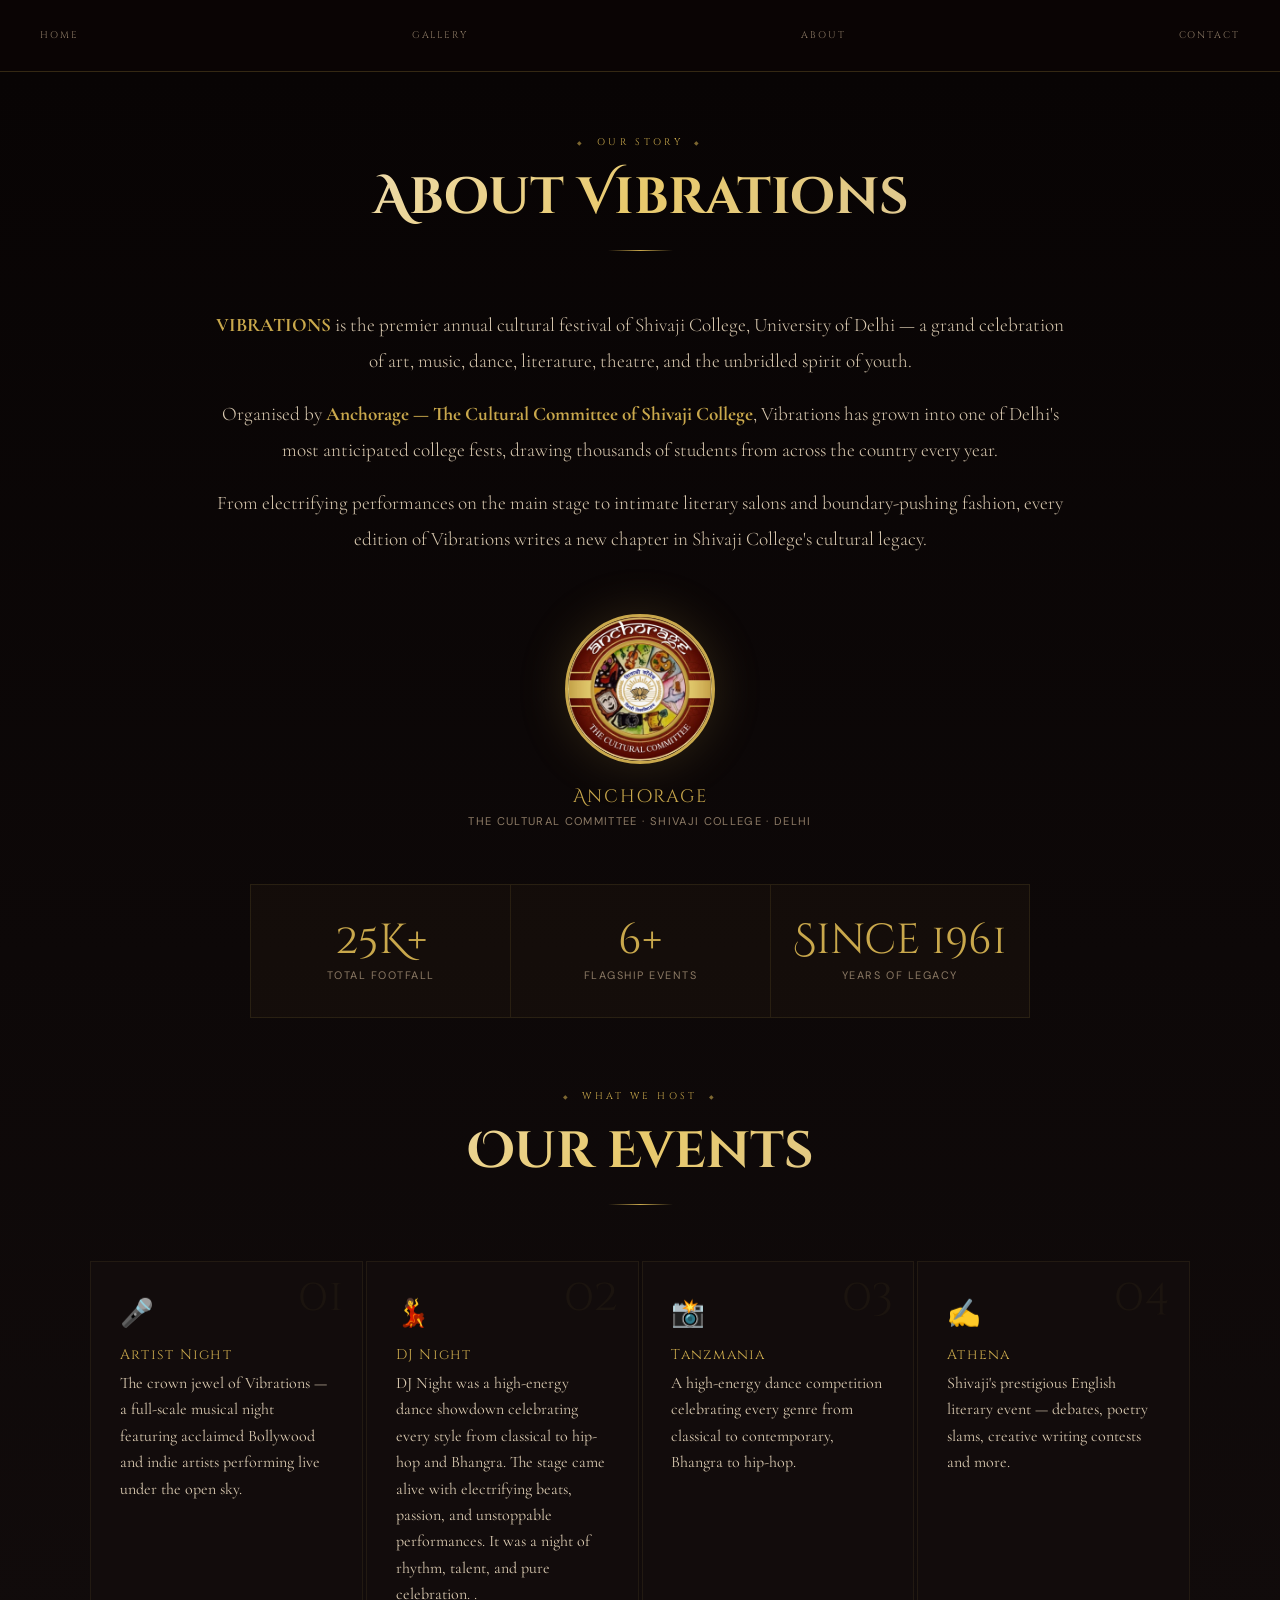
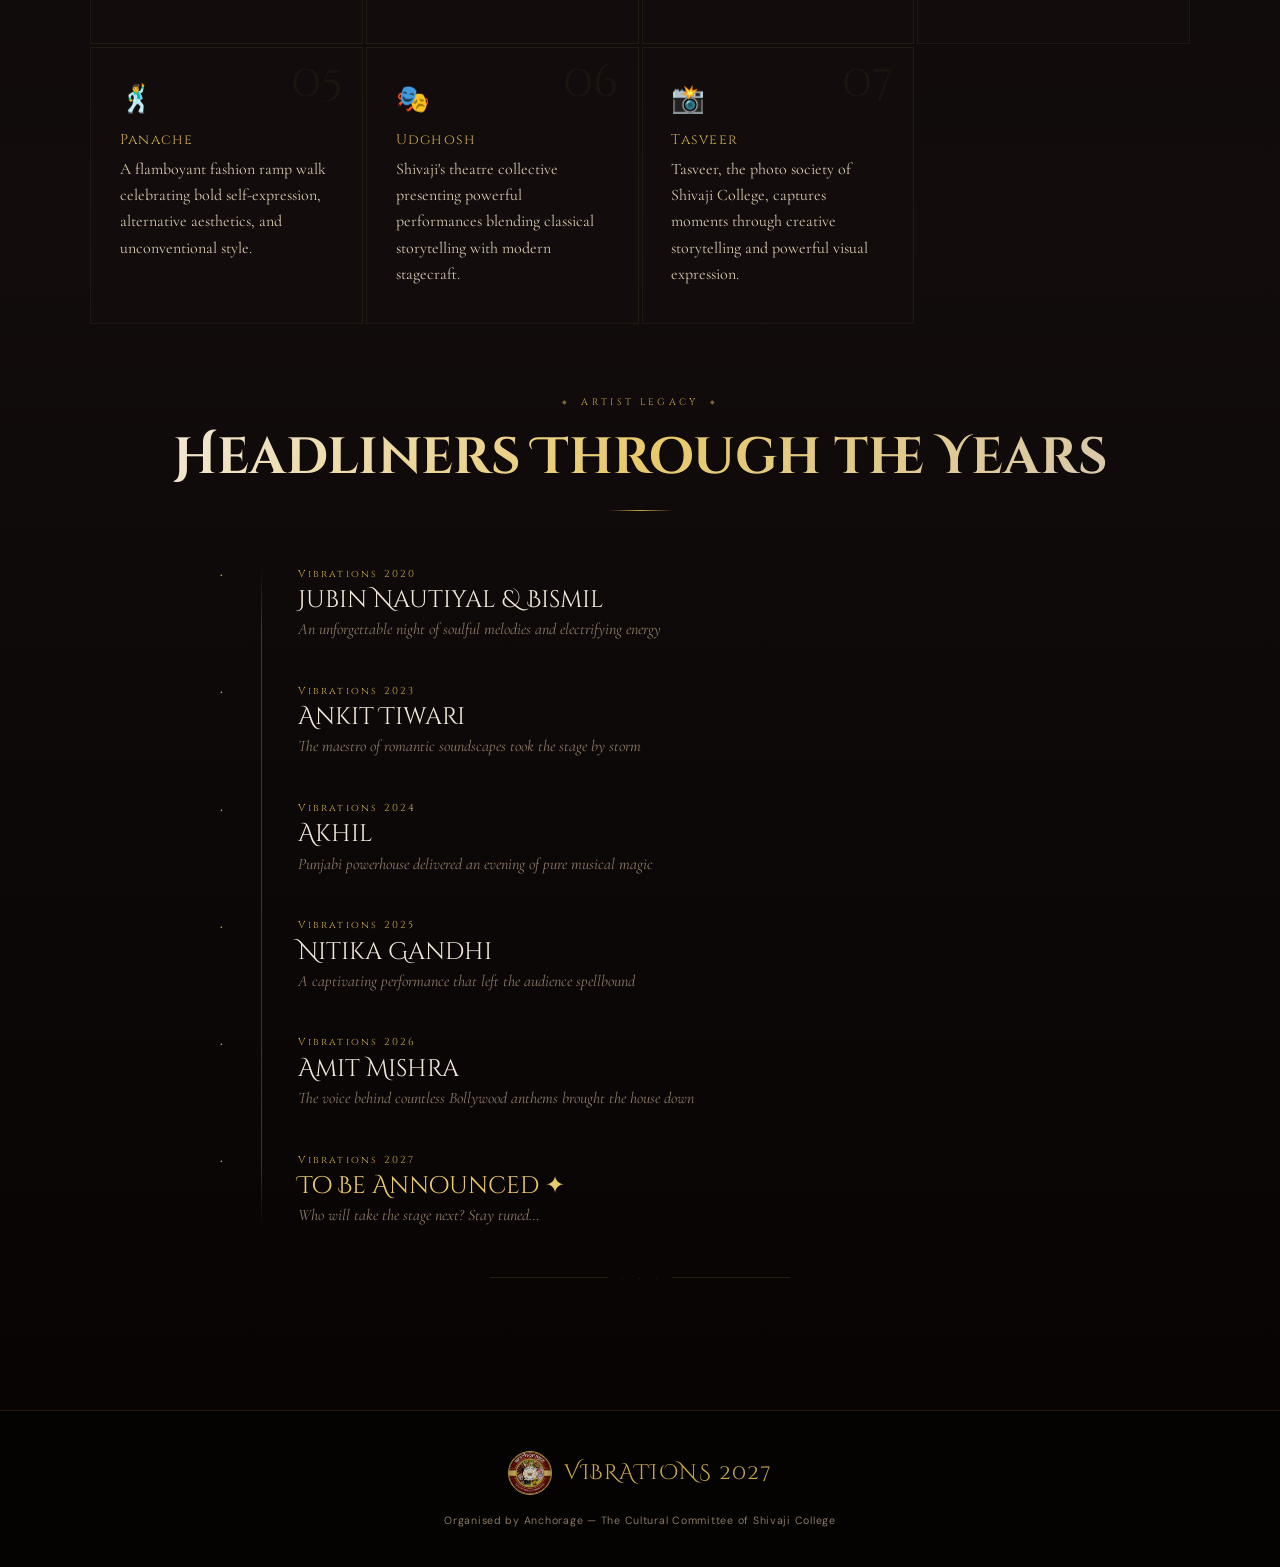
==== commit eb9bf15b: "Update about.html" ====
--- a/about.html
+++ b/about.html
@@ -670,7 +670,7 @@
         <a href="about.html">About</a>
         <a href="contact.html">Contact</a>
       </nav>
-      <div class="fc">© 2027 Vibrations · Organised by Anchorage — The Cultural Committee of Shivaji College</div>
+      <div class="fc">Organised by Anchorage — The Cultural Committee of Shivaji College</div>
     </footer>
 </body>
 
